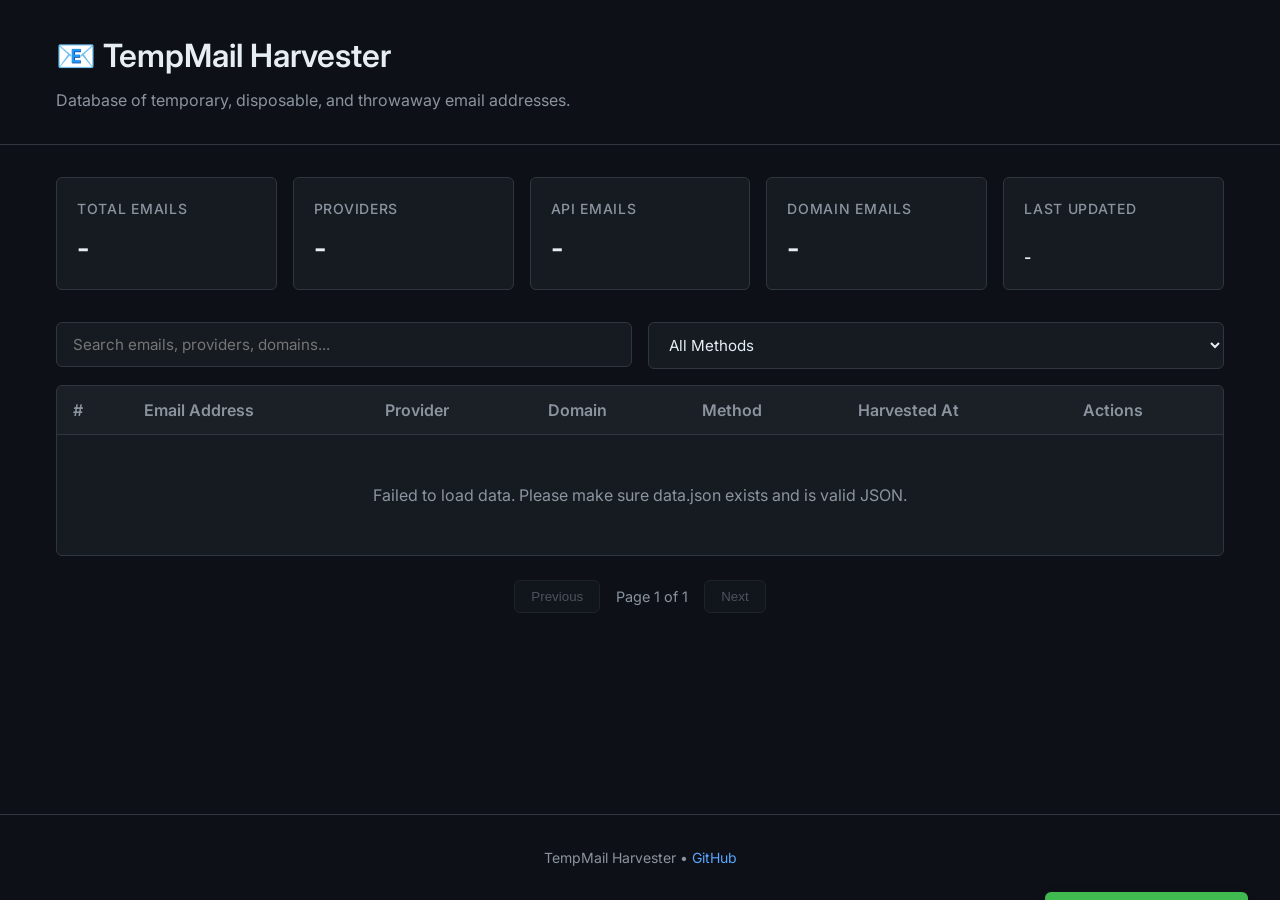
==== dashboard/index.html @ c318b17b "Initial commit - TempMail Harvester" ====
<!DOCTYPE html>
<html lang="en">
<head>
    <meta charset="UTF-8">
    <meta name="viewport" content="width=device-width, initial-scale=1.0">
    <title>TempMail Harvester</title>
    <link rel="icon" href="data:image/svg+xml,<svg xmlns=%22http://www.w3.org/2000/svg%22 viewBox=%220 0 100 100%22><text y=%22.9em%22 font-size=%2290%22>📧</text></svg>">
    <link rel="preconnect" href="https://fonts.googleapis.com">
    <link rel="preconnect" href="https://fonts.gstatic.com" crossorigin>
    <link href="https://fonts.googleapis.com/css2?family=Inter:wght@400;500;600;700&display=swap" rel="stylesheet">
    <link rel="stylesheet" href="style.css">
</head>
<body>
    <header class="header">
        <div class="container">
            <h1>📧 TempMail Harvester</h1>
            <p>Database of temporary, disposable, and throwaway email addresses.</p>
        </div>
    </header>

    <main class="container">
        <section class="stats-grid" id="stats-container">
            <div class="stat-card">
                <h3>Total Emails</h3>
                <p class="stat-value" id="stat-total">-</p>
            </div>
            <div class="stat-card">
                <h3>Providers</h3>
                <p class="stat-value" id="stat-providers">-</p>
            </div>
            <div class="stat-card">
                <h3>API Emails</h3>
                <p class="stat-value" id="stat-api">-</p>
            </div>
            <div class="stat-card">
                <h3>Domain Emails</h3>
                <p class="stat-value" id="stat-domain">-</p>
            </div>
            <div class="stat-card">
                <h3>Last Updated</h3>
                <p class="stat-value text-small" id="stat-updated">-</p>
            </div>
        </section>

        <section class="controls">
            <div class="search-box">
                <input type="text" id="search-input" placeholder="Search emails, providers, domains...">
            </div>
            <div class="filter-box">
                <select id="method-filter">
                    <option value="all">All Methods</option>
                    <option value="api">API</option>
                    <option value="domain">Domain</option>
                </select>
            </div>
        </section>

        <section class="table-container">
            <table id="emails-table">
                <thead>
                    <tr>
                        <th data-sort="index">#</th>
                        <th data-sort="email">Email Address</th>
                        <th data-sort="provider">Provider</th>
                        <th data-sort="domain">Domain</th>
                        <th data-sort="method">Method</th>
                        <th data-sort="harvested_at">Harvested At</th>
                        <th>Actions</th>
                    </tr>
                </thead>
                <tbody id="table-body">
                    <!-- Data injected via JS -->
                </tbody>
            </table>
            <div id="loading" class="loading">Loading data...</div>
            <div id="no-results" class="no-results hidden">No emails found matching your criteria.</div>
        </section>

        <section class="pagination">
            <button id="btn-prev" disabled>Previous</button>
            <div id="page-info">Page <span id="current-page">1</span> of <span id="total-pages">1</span></div>
            <button id="btn-next" disabled>Next</button>
        </section>
    </main>

    <footer class="footer">
        <div class="container">
            <p>TempMail Harvester &bull; <a href="https://github.com" target="_blank" rel="noopener">GitHub</a></p>
        </div>
    </footer>

    <div id="toast" class="toast">Copied to clipboard!</div>

    <script src="script.js"></script>
</body>
</html>
---- dashboard/style.css ----
:root {
    --bg-main: #0d1117;
    --bg-card: #161b22;
    --border: #30363d;
    --text-primary: #e6edf3;
    --text-secondary: #8b949e;
    --accent-blue: #58a6ff;
    --accent-blue-hover: #388bfd;
    --accent-green: #3fb950;
    --accent-green-bg: rgba(63, 185, 80, 0.1);
    --accent-purple: #bc8cff;
    --accent-orange: #f0883e;
    --font-main: 'Inter', system-ui, -apple-system, sans-serif;
}

* {
    margin: 0;
    padding: 0;
    box-sizing: border-box;
}

body {
    background-color: var(--bg-main);
    color: var(--text-primary);
    font-family: var(--font-main);
    line-height: 1.5;
    min-height: 100vh;
    display: flex;
    flex-direction: column;
}

.container {
    max-width: 1200px;
    margin: 0 auto;
    padding: 0 1rem;
    width: 100%;
}

.header {
    border-bottom: 1px solid var(--border);
    padding: 2rem 0;
    margin-bottom: 2rem;
}

.header h1 {
    font-size: 2rem;
    font-weight: 600;
    margin-bottom: 0.5rem;
}

.header p {
    color: var(--text-secondary);
}

main {
    flex: 1;
}

/* Stats */
.stats-grid {
    display: grid;
    grid-template-columns: repeat(auto-fit, minmax(200px, 1fr));
    gap: 1rem;
    margin-bottom: 2rem;
}

.stat-card {
    background-color: var(--bg-card);
    border: 1px solid var(--border);
    border-radius: 6px;
    padding: 1.25rem;
    display: flex;
    flex-direction: column;
}

.stat-card h3 {
    font-size: 0.875rem;
    color: var(--text-secondary);
    font-weight: 500;
    margin-bottom: 0.5rem;
    text-transform: uppercase;
    letter-spacing: 0.05em;
}

.stat-value {
    font-size: 1.75rem;
    font-weight: 600;
}

.stat-value.text-small {
    font-size: 1rem;
    margin-top: auto;
    word-break: break-all;
}

/* Controls */
.controls {
    display: flex;
    gap: 1rem;
    margin-bottom: 1rem;
    flex-wrap: wrap;
}

.search-box, .filter-box {
    flex: 1;
    min-width: 250px;
}

input, select {
    width: 100%;
    background-color: var(--bg-card);
    border: 1px solid var(--border);
    color: var(--text-primary);
    padding: 0.75rem 1rem;
    border-radius: 6px;
    font-family: var(--font-main);
    font-size: 0.95rem;
    outline: none;
    transition: border-color 0.2s;
}

input:focus, select:focus {
    border-color: var(--accent-blue);
}

/* Table */
.table-container {
    background-color: var(--bg-card);
    border: 1px solid var(--border);
    border-radius: 6px;
    overflow-x: auto;
    margin-bottom: 1.5rem;
}

table {
    width: 100%;
    border-collapse: collapse;
    text-align: left;
}

th, td {
    padding: 0.75rem 1rem;
    border-bottom: 1px solid var(--border);
    white-space: nowrap;
}

th {
    background-color: rgba(255,255,255,0.02);
    font-weight: 600;
    color: var(--text-secondary);
    cursor: pointer;
    user-select: none;
}

th:hover {
    color: var(--text-primary);
}

th:last-child {
    cursor: default;
}

tr:last-child td {
    border-bottom: none;
}

tbody tr {
    transition: background-color 0.15s;
}

tbody tr:hover {
    background-color: rgba(255,255,255,0.04);
}

/* Badges */
.badge {
    display: inline-block;
    padding: 0.15rem 0.5rem;
    border-radius: 2rem;
    font-size: 0.75rem;
    font-weight: 600;
    text-transform: uppercase;
}

.badge-api {
    color: var(--accent-blue);
    background-color: rgba(88, 166, 255, 0.1);
    border: 1px solid rgba(88, 166, 255, 0.2);
}

.badge-domain {
    color: var(--accent-green);
    background-color: var(--accent-green-bg);
    border: 1px solid rgba(63, 185, 80, 0.2);
}

/* Buttons */
.btn-copy {
    background: transparent;
    border: 1px solid var(--border);
    color: var(--text-secondary);
    padding: 0.25rem 0.5rem;
    border-radius: 4px;
    cursor: pointer;
    font-size: 0.85rem;
    transition: all 0.2s;
}

.btn-copy:hover {
    color: var(--text-primary);
    border-color: var(--text-secondary);
    background-color: rgba(255,255,255,0.05);
}

/* Pagination */
.pagination {
    display: flex;
    justify-content: center;
    align-items: center;
    gap: 1rem;
    margin-bottom: 2rem;
}

.pagination button {
    background-color: var(--bg-card);
    border: 1px solid var(--border);
    color: var(--accent-blue);
    padding: 0.5rem 1rem;
    border-radius: 6px;
    cursor: pointer;
    font-weight: 500;
    transition: background-color 0.2s;
}

.pagination button:hover:not(:disabled) {
    background-color: var(--accent-blue);
    color: #fff;
    border-color: var(--accent-blue);
}

.pagination button:disabled {
    color: var(--text-secondary);
    cursor: not-allowed;
    opacity: 0.5;
}

#page-info {
    color: var(--text-secondary);
    font-size: 0.9rem;
}

/* Utils */
.loading {
    text-align: center;
    padding: 3rem;
    color: var(--text-secondary);
}

.no-results {
    text-align: center;
    padding: 3rem;
    color: var(--text-secondary);
}

.hidden {
    display: none !important;
}

.footer {
    border-top: 1px solid var(--border);
    padding: 2rem 0;
    text-align: center;
    color: var(--text-secondary);
    font-size: 0.875rem;
}

.footer a {
    color: var(--accent-blue);
    text-decoration: none;
}

.footer a:hover {
    text-decoration: underline;
}

/* Toast */
.toast {
    position: fixed;
    bottom: 2rem;
    right: 2rem;
    background-color: var(--accent-green);
    color: #fff;
    padding: 0.75rem 1.5rem;
    border-radius: 6px;
    box-shadow: 0 4px 12px rgba(0,0,0,0.15);
    transform: translateY(150%);
    transition: transform 0.3s cubic-bezier(0.175, 0.885, 0.32, 1.275);
    z-index: 1000;
    font-weight: 500;
}

.toast.show {
    transform: translateY(0);
}

@media (max-width: 768px) {
    .stats-grid {
        grid-template-columns: 1fr 1fr;
    }
}
@media (max-width: 480px) {
    .stats-grid {
        grid-template-columns: 1fr;
    }
}
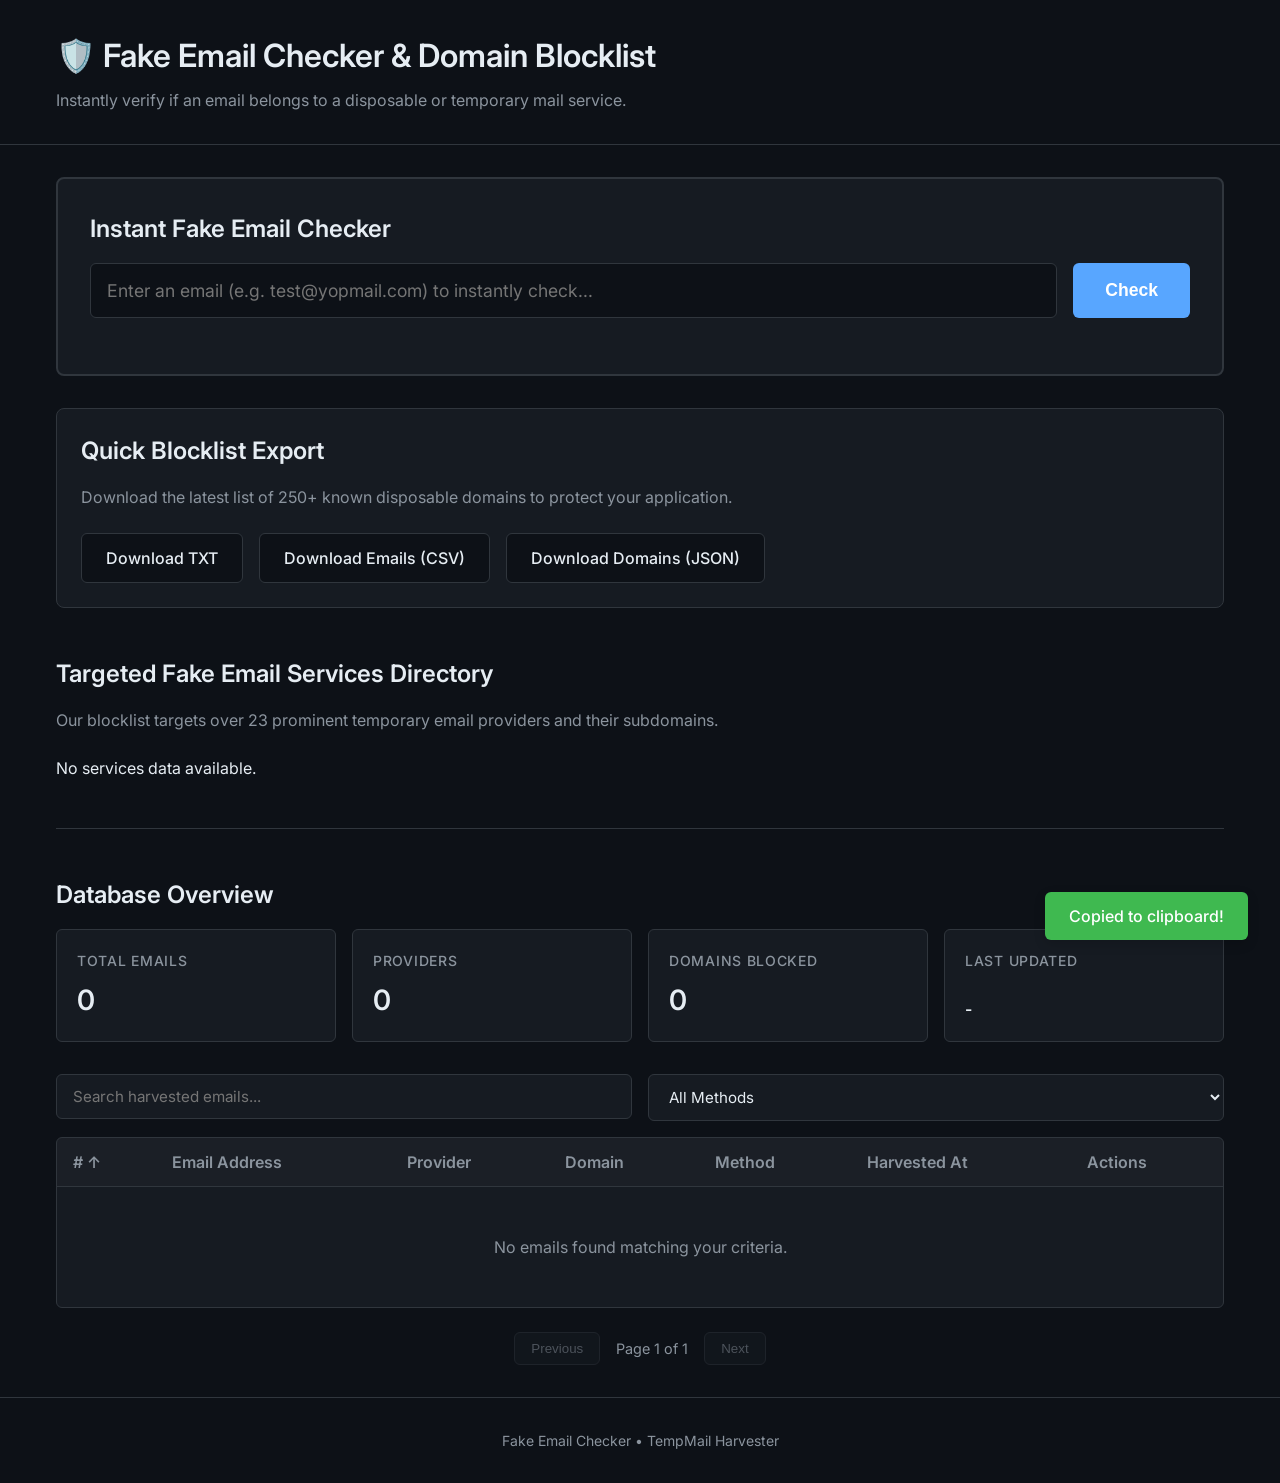
==== commit dffeb060: "Add 23+ fake email services and instant detection tool" ====
--- a/dashboard/index.html
+++ b/dashboard/index.html
@@ -3,8 +3,8 @@
 <head>
     <meta charset="UTF-8">
     <meta name="viewport" content="width=device-width, initial-scale=1.0">
-    <title>TempMail Harvester</title>
-    <link rel="icon" href="data:image/svg+xml,<svg xmlns=%22http://www.w3.org/2000/svg%22 viewBox=%220 0 100 100%22><text y=%22.9em%22 font-size=%2290%22>📧</text></svg>">
+    <title>TempMail Harvester & Fake Email Checker</title>
+    <link rel="icon" href="data:image/svg+xml,<svg xmlns=%22http://www.w3.org/2000/svg%22 viewBox=%220 0 100 100%22><text y=%22.9em%22 font-size=%2290%22>🛡️</text></svg>">
     <link rel="preconnect" href="https://fonts.googleapis.com">
     <link rel="preconnect" href="https://fonts.gstatic.com" crossorigin>
     <link href="https://fonts.googleapis.com/css2?family=Inter:wght@400;500;600;700&display=swap" rel="stylesheet">
@@ -13,38 +13,80 @@
 <body>
     <header class="header">
         <div class="container">
-            <h1>📧 TempMail Harvester</h1>
-            <p>Database of temporary, disposable, and throwaway email addresses.</p>
+            <h1>🛡️ Fake Email Checker & Domain Blocklist</h1>
+            <p>Instantly verify if an email belongs to a disposable or temporary mail service.</p>
         </div>
     </header>
 
     <main class="container">
-        <section class="stats-grid" id="stats-container">
-            <div class="stat-card">
-                <h3>Total Emails</h3>
-                <p class="stat-value" id="stat-total">-</p>
+        <!-- Instant Fake Email Checker -->
+        <section class="checker-section">
+            <div class="checker-card" id="checker-card">
+                <h2>Instant Fake Email Checker</h2>
+                <div class="input-group">
+                    <input type="text" id="email-check-input" placeholder="Enter an email (e.g. test@yopmail.com) to instantly check..." autocomplete="off">
+                    <button id="btn-check" class="btn-primary">Check</button>
+                </div>
+                <div id="check-result" class="check-result hidden">
+                    <div class="result-icon" id="result-icon"></div>
+                    <div class="result-details">
+                        <h3 id="result-title"></h3>
+                        <p id="result-message"></p>
+                    </div>
+                </div>
             </div>
-            <div class="stat-card">
-                <h3>Providers</h3>
-                <p class="stat-value" id="stat-providers">-</p>
+        </section>
+
+        <!-- Quick Blocklist Export -->
+        <section class="export-section">
+            <div class="export-card">
+                <h2>Quick Blocklist Export</h2>
+                <p>Download the latest list of 250+ known disposable domains to protect your application.</p>
+                <div class="export-buttons">
+                    <a id="download-txt" class="btn-export" href="#" download="disposable_domains.txt">Download TXT</a>
+                    <a id="download-csv" class="btn-export" href="#" download="emails.csv">Download Emails (CSV)</a>
+                    <a id="download-json" class="btn-export" href="#" download="domains.json">Download Domains (JSON)</a>
+                </div>
             </div>
-            <div class="stat-card">
-                <h3>API Emails</h3>
-                <p class="stat-value" id="stat-api">-</p>
+        </section>
+
+        <!-- Targeted Fake Email Services Directory -->
+        <section class="services-section">
+            <h2>Targeted Fake Email Services Directory</h2>
+            <p>Our blocklist targets over 23 prominent temporary email providers and their subdomains.</p>
+            <div class="services-grid" id="services-grid">
+                <!-- Injected via JS -->
             </div>
-            <div class="stat-card">
-                <h3>Domain Emails</h3>
-                <p class="stat-value" id="stat-domain">-</p>
-            </div>
-            <div class="stat-card">
-                <h3>Last Updated</h3>
-                <p class="stat-value text-small" id="stat-updated">-</p>
+        </section>
+
+        <hr class="divider">
+
+        <!-- Harvested Emails Table (Existing) -->
+        <section class="stats-section">
+            <h2>Database Overview</h2>
+            <div class="stats-grid" id="stats-container">
+                <div class="stat-card">
+                    <h3>Total Emails</h3>
+                    <p class="stat-value" id="stat-total">-</p>
+                </div>
+                <div class="stat-card">
+                    <h3>Providers</h3>
+                    <p class="stat-value" id="stat-providers">-</p>
+                </div>
+                <div class="stat-card">
+                    <h3>Domains Blocked</h3>
+                    <p class="stat-value" id="stat-domains-count">-</p>
+                </div>
+                <div class="stat-card">
+                    <h3>Last Updated</h3>
+                    <p class="stat-value text-small" id="stat-updated">-</p>
+                </div>
             </div>
         </section>
 
         <section class="controls">
             <div class="search-box">
-                <input type="text" id="search-input" placeholder="Search emails, providers, domains...">
+                <input type="text" id="search-input" placeholder="Search harvested emails...">
             </div>
             <div class="filter-box">
                 <select id="method-filter">
@@ -85,7 +127,7 @@
 
     <footer class="footer">
         <div class="container">
-            <p>TempMail Harvester &bull; <a href="https://github.com" target="_blank" rel="noopener">GitHub</a></p>
+            <p>Fake Email Checker &bull; TempMail Harvester</p>
         </div>
     </footer>
 
--- a/dashboard/style.css
+++ b/dashboard/style.css
@@ -8,6 +8,8 @@
     --accent-blue-hover: #388bfd;
     --accent-green: #3fb950;
     --accent-green-bg: rgba(63, 185, 80, 0.1);
+    --accent-red: #f85149;
+    --accent-red-bg: rgba(248, 81, 73, 0.1);
     --accent-purple: #bc8cff;
     --accent-orange: #f0883e;
     --font-main: 'Inter', system-ui, -apple-system, sans-serif;
@@ -56,12 +58,240 @@
     flex: 1;
 }
 
+h2 {
+    margin-bottom: 1rem;
+    font-size: 1.5rem;
+    font-weight: 600;
+}
+
+/* Checker Section */
+.checker-section {
+    margin-bottom: 2rem;
+}
+
+.checker-card {
+    background-color: var(--bg-card);
+    border: 2px solid var(--border);
+    border-radius: 8px;
+    padding: 2rem;
+    transition: all 0.3s ease;
+}
+
+.checker-card.status-fake {
+    border-color: var(--accent-red);
+    box-shadow: 0 0 15px rgba(248, 81, 73, 0.2);
+}
+
+.checker-card.status-safe {
+    border-color: var(--accent-green);
+    box-shadow: 0 0 15px rgba(63, 185, 80, 0.2);
+}
+
+.input-group {
+    display: flex;
+    gap: 1rem;
+    margin-bottom: 1.5rem;
+}
+
+.input-group input {
+    flex: 1;
+    padding: 1rem;
+    font-size: 1.1rem;
+    border-radius: 6px;
+    border: 1px solid var(--border);
+    background-color: var(--bg-main);
+    color: var(--text-primary);
+}
+
+.input-group input:focus {
+    border-color: var(--accent-blue);
+    outline: none;
+}
+
+.btn-primary {
+    padding: 1rem 2rem;
+    font-size: 1.1rem;
+    background-color: var(--accent-blue);
+    color: white;
+    border: none;
+    border-radius: 6px;
+    cursor: pointer;
+    font-weight: 600;
+    transition: background-color 0.2s;
+}
+
+.btn-primary:hover {
+    background-color: var(--accent-blue-hover);
+}
+
+.check-result {
+    display: flex;
+    align-items: center;
+    gap: 1.5rem;
+    padding: 1.5rem;
+    border-radius: 6px;
+    animation: fadeIn 0.3s ease;
+}
+
+@keyframes fadeIn {
+    from { opacity: 0; transform: translateY(-10px); }
+    to { opacity: 1; transform: translateY(0); }
+}
+
+.result-fake {
+    background-color: var(--accent-red-bg);
+    border: 1px solid var(--accent-red);
+}
+
+.result-safe {
+    background-color: var(--accent-green-bg);
+    border: 1px solid var(--accent-green);
+}
+
+.result-icon {
+    font-size: 2.5rem;
+}
+
+.result-details h3 {
+    margin-bottom: 0.25rem;
+}
+
+.result-details p {
+    color: var(--text-secondary);
+}
+
+/* Export Section */
+.export-section {
+    margin-bottom: 3rem;
+}
+
+.export-card {
+    background-color: var(--bg-card);
+    border: 1px solid var(--border);
+    border-radius: 8px;
+    padding: 1.5rem;
+}
+
+.export-card p {
+    margin-bottom: 1.5rem;
+    color: var(--text-secondary);
+}
+
+.export-buttons {
+    display: flex;
+    gap: 1rem;
+    flex-wrap: wrap;
+}
+
+.btn-export {
+    display: inline-block;
+    padding: 0.75rem 1.5rem;
+    background-color: var(--bg-main);
+    color: var(--text-primary);
+    border: 1px solid var(--border);
+    border-radius: 6px;
+    text-decoration: none;
+    font-weight: 500;
+    transition: all 0.2s;
+}
+
+.btn-export:hover {
+    border-color: var(--accent-blue);
+    color: var(--accent-blue);
+}
+
+/* Services Grid */
+.services-section {
+    margin-bottom: 3rem;
+}
+
+.services-section > p {
+    margin-bottom: 1.5rem;
+    color: var(--text-secondary);
+}
+
+.services-grid {
+    display: grid;
+    grid-template-columns: repeat(auto-fill, minmax(280px, 1fr));
+    gap: 1rem;
+}
+
+.service-card {
+    background-color: var(--bg-card);
+    border: 1px solid var(--border);
+    border-radius: 6px;
+    padding: 1.25rem;
+    transition: transform 0.2s;
+}
+
+.service-card:hover {
+    transform: translateY(-2px);
+    border-color: var(--text-secondary);
+}
+
+.service-header {
+    display: flex;
+    justify-content: space-between;
+    align-items: flex-start;
+    margin-bottom: 0.5rem;
+}
+
+.service-header h3 {
+    font-size: 1.1rem;
+}
+
+.service-badge {
+    font-size: 0.7rem;
+    padding: 0.15rem 0.5rem;
+    border-radius: 1rem;
+    background: var(--border);
+    color: var(--text-secondary);
+}
+
+.service-link {
+    color: var(--accent-blue);
+    text-decoration: none;
+    font-size: 0.85rem;
+    margin-bottom: 0.5rem;
+    display: block;
+}
+
+.service-desc {
+    color: var(--text-secondary);
+    font-size: 0.9rem;
+    margin-bottom: 1rem;
+}
+
+.service-footer {
+    display: flex;
+    gap: 0.5rem;
+    flex-wrap: wrap;
+}
+
+.domain-chip {
+    background-color: rgba(255,255,255,0.05);
+    border: 1px solid var(--border);
+    border-radius: 4px;
+    padding: 0.1rem 0.4rem;
+    font-size: 0.75rem;
+    color: var(--text-secondary);
+}
+
+.divider {
+    border: none;
+    border-top: 1px solid var(--border);
+    margin: 3rem 0;
+}
+
 /* Stats */
+.stats-section {
+    margin-bottom: 2rem;
+}
+
 .stats-grid {
     display: grid;
     grid-template-columns: repeat(auto-fit, minmax(200px, 1fr));
     gap: 1rem;
-    margin-bottom: 2rem;
 }
 
 .stat-card {
@@ -307,6 +537,9 @@
     .stats-grid {
         grid-template-columns: 1fr 1fr;
     }
+    .input-group {
+        flex-direction: column;
+    }
 }
 @media (max-width: 480px) {
     .stats-grid {
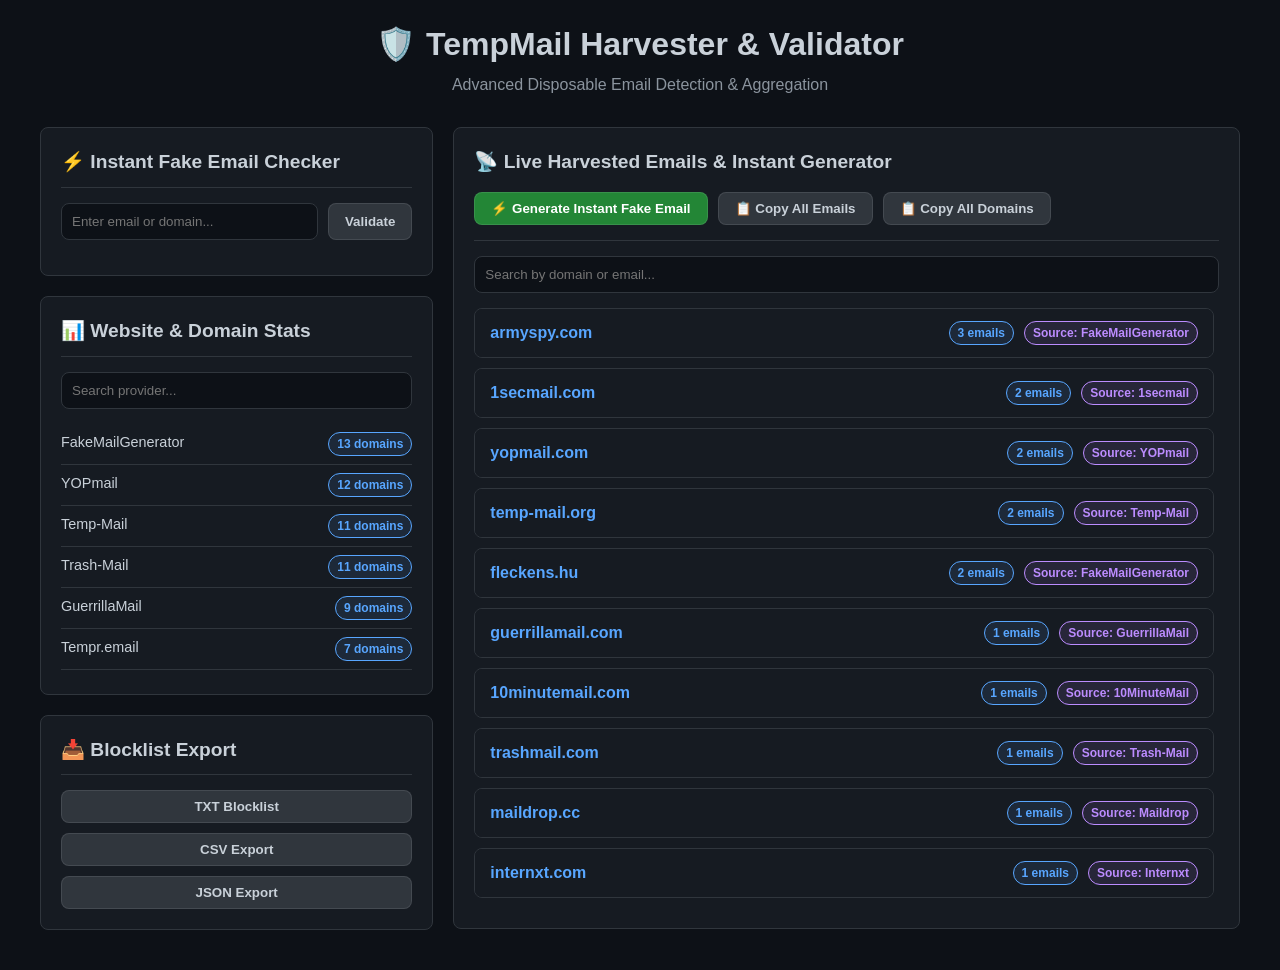
==== commit 0714e8c6: "Add 2-column live preview, instant generator, and domain grouping" ====
--- a/dashboard/index.html
+++ b/dashboard/index.html
@@ -3,136 +3,61 @@
 <head>
     <meta charset="UTF-8">
     <meta name="viewport" content="width=device-width, initial-scale=1.0">
-    <title>TempMail Harvester & Fake Email Checker</title>
-    <link rel="icon" href="data:image/svg+xml,<svg xmlns=%22http://www.w3.org/2000/svg%22 viewBox=%220 0 100 100%22><text y=%22.9em%22 font-size=%2290%22>🛡️</text></svg>">
-    <link rel="preconnect" href="https://fonts.googleapis.com">
-    <link rel="preconnect" href="https://fonts.gstatic.com" crossorigin>
-    <link href="https://fonts.googleapis.com/css2?family=Inter:wght@400;500;600;700&display=swap" rel="stylesheet">
+    <title>TempMail Harvester Dashboard</title>
     <link rel="stylesheet" href="style.css">
 </head>
 <body>
-    <header class="header">
-        <div class="container">
-            <h1>🛡️ Fake Email Checker & Domain Blocklist</h1>
-            <p>Instantly verify if an email belongs to a disposable or temporary mail service.</p>
+    <header>
+        <h1><span class="icon">🛡️</span> TempMail Harvester & Validator</h1>
+        <p>Advanced Disposable Email Detection & Aggregation</p>
+    </header>
+    <div class="container">
+        <div class="col left-col">
+            <!-- Checker -->
+            <section class="card">
+                <h2>⚡ Instant Fake Email Checker</h2>
+                <div class="input-group">
+                    <input type="text" id="checker-input" placeholder="Enter email or domain...">
+                    <button id="btn-check">Validate</button>
+                </div>
+                <div id="checker-result" class="result-box hidden"></div>
+            </section>
+
+            <!-- Stats -->
+            <section class="card">
+                <h2>📊 Website & Domain Stats</h2>
+                <input type="text" id="search-provider" class="search-input" placeholder="Search provider...">
+                <div id="stats-list" class="stats-list"></div>
+            </section>
+
+            <!-- Export -->
+            <section class="card">
+                <h2>📥 Blocklist Export</h2>
+                <div class="btn-group">
+                    <button id="btn-export-txt">TXT Blocklist</button>
+                    <button id="btn-export-csv">CSV Export</button>
+                    <button id="btn-export-json">JSON Export</button>
+                </div>
+            </section>
         </div>
-    </header>
-
-    <main class="container">
-        <!-- Instant Fake Email Checker -->
-        <section class="checker-section">
-            <div class="checker-card" id="checker-card">
-                <h2>Instant Fake Email Checker</h2>
-                <div class="input-group">
-                    <input type="text" id="email-check-input" placeholder="Enter an email (e.g. test@yopmail.com) to instantly check..." autocomplete="off">
-                    <button id="btn-check" class="btn-primary">Check</button>
-                </div>
-                <div id="check-result" class="check-result hidden">
-                    <div class="result-icon" id="result-icon"></div>
-                    <div class="result-details">
-                        <h3 id="result-title"></h3>
-                        <p id="result-message"></p>
+        <div class="col right-col">
+            <section class="card">
+                <div class="right-header">
+                    <h2>📡 Live Harvested Emails & Instant Generator</h2>
+                    <div class="action-bar">
+                        <button id="btn-generate" class="btn-primary">⚡ Generate Instant Fake Email</button>
+                        <button id="btn-copy-emails">📋 Copy All Emails</button>
+                        <button id="btn-copy-domains">📋 Copy All Domains</button>
                     </div>
                 </div>
-            </div>
-        </section>
-
-        <!-- Quick Blocklist Export -->
-        <section class="export-section">
-            <div class="export-card">
-                <h2>Quick Blocklist Export</h2>
-                <p>Download the latest list of 250+ known disposable domains to protect your application.</p>
-                <div class="export-buttons">
-                    <a id="download-txt" class="btn-export" href="#" download="disposable_domains.txt">Download TXT</a>
-                    <a id="download-csv" class="btn-export" href="#" download="emails.csv">Download Emails (CSV)</a>
-                    <a id="download-json" class="btn-export" href="#" download="domains.json">Download Domains (JSON)</a>
+                <input type="text" id="search-emails" class="search-input" placeholder="Search by domain or email...">
+                <div id="accordion-container" class="accordion-container">
+                    <!-- Accordion Items Go Here -->
                 </div>
-            </div>
-        </section>
-
-        <!-- Targeted Fake Email Services Directory -->
-        <section class="services-section">
-            <h2>Targeted Fake Email Services Directory</h2>
-            <p>Our blocklist targets over 23 prominent temporary email providers and their subdomains.</p>
-            <div class="services-grid" id="services-grid">
-                <!-- Injected via JS -->
-            </div>
-        </section>
-
-        <hr class="divider">
-
-        <!-- Harvested Emails Table (Existing) -->
-        <section class="stats-section">
-            <h2>Database Overview</h2>
-            <div class="stats-grid" id="stats-container">
-                <div class="stat-card">
-                    <h3>Total Emails</h3>
-                    <p class="stat-value" id="stat-total">-</p>
-                </div>
-                <div class="stat-card">
-                    <h3>Providers</h3>
-                    <p class="stat-value" id="stat-providers">-</p>
-                </div>
-                <div class="stat-card">
-                    <h3>Domains Blocked</h3>
-                    <p class="stat-value" id="stat-domains-count">-</p>
-                </div>
-                <div class="stat-card">
-                    <h3>Last Updated</h3>
-                    <p class="stat-value text-small" id="stat-updated">-</p>
-                </div>
-            </div>
-        </section>
-
-        <section class="controls">
-            <div class="search-box">
-                <input type="text" id="search-input" placeholder="Search harvested emails...">
-            </div>
-            <div class="filter-box">
-                <select id="method-filter">
-                    <option value="all">All Methods</option>
-                    <option value="api">API</option>
-                    <option value="domain">Domain</option>
-                </select>
-            </div>
-        </section>
-
-        <section class="table-container">
-            <table id="emails-table">
-                <thead>
-                    <tr>
-                        <th data-sort="index">#</th>
-                        <th data-sort="email">Email Address</th>
-                        <th data-sort="provider">Provider</th>
-                        <th data-sort="domain">Domain</th>
-                        <th data-sort="method">Method</th>
-                        <th data-sort="harvested_at">Harvested At</th>
-                        <th>Actions</th>
-                    </tr>
-                </thead>
-                <tbody id="table-body">
-                    <!-- Data injected via JS -->
-                </tbody>
-            </table>
-            <div id="loading" class="loading">Loading data...</div>
-            <div id="no-results" class="no-results hidden">No emails found matching your criteria.</div>
-        </section>
-
-        <section class="pagination">
-            <button id="btn-prev" disabled>Previous</button>
-            <div id="page-info">Page <span id="current-page">1</span> of <span id="total-pages">1</span></div>
-            <button id="btn-next" disabled>Next</button>
-        </section>
-    </main>
-
-    <footer class="footer">
-        <div class="container">
-            <p>Fake Email Checker &bull; TempMail Harvester</p>
+            </section>
         </div>
-    </footer>
-
-    <div id="toast" class="toast">Copied to clipboard!</div>
-
+    </div>
+    <div id="toast" class="toast"></div>
     <script src="script.js"></script>
 </body>
 </html>
--- a/dashboard/style.css
+++ b/dashboard/style.css
@@ -1,548 +1,144 @@
 :root {
-    --bg-main: #0d1117;
-    --bg-card: #161b22;
+    --bg-color: #0d1117;
+    --card-bg: #161b22;
     --border: #30363d;
-    --text-primary: #e6edf3;
-    --text-secondary: #8b949e;
-    --accent-blue: #58a6ff;
-    --accent-blue-hover: #388bfd;
-    --accent-green: #3fb950;
-    --accent-green-bg: rgba(63, 185, 80, 0.1);
-    --accent-red: #f85149;
-    --accent-red-bg: rgba(248, 81, 73, 0.1);
-    --accent-purple: #bc8cff;
-    --accent-orange: #f0883e;
-    --font-main: 'Inter', system-ui, -apple-system, sans-serif;
+    --text: #c9d1d9;
+    --text-muted: #8b949e;
+    --primary: #58a6ff;
+    --primary-hover: #1f6feb;
+    --success: #3fb950;
+    --danger: #f85149;
+    --accent: #bc8cff;
+    --radius: 8px;
 }
-
-* {
-    margin: 0;
-    padding: 0;
-    box-sizing: border-box;
+* { box-sizing: border-box; margin: 0; padding: 0; }
+body {
+    font-family: -apple-system, BlinkMacSystemFont, "Segoe UI", Helvetica, Arial, sans-serif;
+    background-color: var(--bg-color);
+    color: var(--text);
+    line-height: 1.5;
+    padding: 20px;
 }
-
-body {
-    background-color: var(--bg-main);
-    color: var(--text-primary);
-    font-family: var(--font-main);
-    line-height: 1.5;
-    min-height: 100vh;
-    display: flex;
-    flex-direction: column;
-}
-
+header { text-align: center; margin-bottom: 30px; }
+header h1 { font-size: 2rem; margin-bottom: 5px; display: flex; align-items: center; justify-content: center; gap: 10px; }
+header p { color: var(--text-muted); }
 .container {
+    display: grid;
+    grid-template-columns: 1fr;
+    gap: 20px;
     max-width: 1200px;
     margin: 0 auto;
-    padding: 0 1rem;
-    width: 100%;
 }
-
-.header {
-    border-bottom: 1px solid var(--border);
-    padding: 2rem 0;
-    margin-bottom: 2rem;
+@media (min-width: 768px) {
+    .container { grid-template-columns: 1fr 2fr; }
 }
-
-.header h1 {
-    font-size: 2rem;
-    font-weight: 600;
-    margin-bottom: 0.5rem;
+.card {
+    background-color: var(--card-bg);
+    border: 1px solid var(--border);
+    border-radius: var(--radius);
+    padding: 20px;
+    margin-bottom: 20px;
 }
-
-.header p {
-    color: var(--text-secondary);
-}
-
-main {
+.card h2 { font-size: 1.2rem; margin-bottom: 15px; padding-bottom: 10px; border-bottom: 1px solid var(--border); }
+.input-group { display: flex; gap: 10px; margin-bottom: 15px; }
+input[type="text"] {
     flex: 1;
-}
-
-h2 {
-    margin-bottom: 1rem;
-    font-size: 1.5rem;
-    font-weight: 600;
-}
-
-/* Checker Section */
-.checker-section {
-    margin-bottom: 2rem;
-}
-
-.checker-card {
-    background-color: var(--bg-card);
-    border: 2px solid var(--border);
-    border-radius: 8px;
-    padding: 2rem;
-    transition: all 0.3s ease;
-}
-
-.checker-card.status-fake {
-    border-color: var(--accent-red);
-    box-shadow: 0 0 15px rgba(248, 81, 73, 0.2);
-}
-
-.checker-card.status-safe {
-    border-color: var(--accent-green);
-    box-shadow: 0 0 15px rgba(63, 185, 80, 0.2);
-}
-
-.input-group {
-    display: flex;
-    gap: 1rem;
-    margin-bottom: 1.5rem;
-}
-
-.input-group input {
-    flex: 1;
-    padding: 1rem;
-    font-size: 1.1rem;
-    border-radius: 6px;
+    background-color: var(--bg-color);
     border: 1px solid var(--border);
-    background-color: var(--bg-main);
-    color: var(--text-primary);
-}
-
-.input-group input:focus {
-    border-color: var(--accent-blue);
+    color: var(--text);
+    padding: 10px;
+    border-radius: var(--radius);
     outline: none;
 }
-
-.btn-primary {
-    padding: 1rem 2rem;
-    font-size: 1.1rem;
-    background-color: var(--accent-blue);
-    color: white;
-    border: none;
-    border-radius: 6px;
+input[type="text"]:focus { border-color: var(--primary); }
+.search-input { width: 100%; margin-bottom: 15px; }
+button {
+    background-color: var(--border);
+    color: var(--text);
+    border: 1px solid rgba(240,246,252,0.1);
+    padding: 8px 16px;
+    border-radius: var(--radius);
     cursor: pointer;
     font-weight: 600;
+    transition: 0.2s;
+}
+button:hover { background-color: #8b949e; color: #fff; }
+button.btn-primary, #btn-generate {
+    background-color: #238636;
+    color: #ffffff;
+    border-color: rgba(240,246,252,0.1);
+}
+button.btn-primary:hover, #btn-generate:hover { background-color: #2ea043; }
+.btn-group { display: flex; flex-direction: column; gap: 10px; }
+.result-box { padding: 15px; border-radius: var(--radius); margin-top: 15px; font-size: 0.95rem; }
+.result-box.hidden { display: none; }
+.result-box.danger { background-color: rgba(248,81,73,0.1); border: 1px solid var(--danger); color: #ff7b72; }
+.result-box.success { background-color: rgba(63,185,80,0.1); border: 1px solid var(--success); color: #56d364; }
+
+/* Right column */
+.right-header { display: flex; justify-content: space-between; align-items: center; flex-wrap: wrap; gap: 15px; border-bottom: 1px solid var(--border); padding-bottom: 15px; margin-bottom: 15px; }
+.right-header h2 { border: none; margin: 0; padding: 0; }
+.action-bar { display: flex; gap: 10px; flex-wrap: wrap; }
+
+/* Accordion */
+.accordion-container { max-height: 600px; overflow-y: auto; padding-right: 5px; }
+.domain-card {
+    background-color: var(--bg-color);
+    border: 1px solid var(--border);
+    border-radius: var(--radius);
+    margin-bottom: 10px;
+    overflow: hidden;
+}
+.domain-card summary {
+    padding: 12px 15px;
+    cursor: pointer;
+    list-style: none;
+    display: flex;
+    justify-content: space-between;
+    align-items: center;
+    background-color: var(--card-bg);
+}
+.domain-card summary::-webkit-details-marker { display: none; }
+.domain-card summary:hover { background-color: #1f242c; }
+.summary-content { display: flex; justify-content: space-between; width: 100%; align-items: center; }
+.domain-name { font-weight: 600; color: var(--primary); }
+.badges { display: flex; gap: 10px; }
+.badge { padding: 2px 8px; border-radius: 12px; font-size: 0.75rem; font-weight: 600; }
+.badge.count { background-color: rgba(88,166,255,0.1); color: var(--primary); border: 1px solid var(--primary); }
+.badge.provider { background-color: rgba(188,140,255,0.1); color: var(--accent); border: 1px solid var(--accent); }
+
+.email-list { list-style: none; padding: 0; margin: 0; }
+.email-list li {
+    padding: 10px 15px;
+    border-top: 1px solid var(--border);
+    display: flex;
+    justify-content: space-between;
+    align-items: center;
     transition: background-color 0.2s;
 }
+.email-list li:hover { background-color: rgba(255,255,255,0.02); }
+.btn-copy-small { padding: 4px 10px; font-size: 0.8rem; }
 
-.btn-primary:hover {
-    background-color: var(--accent-blue-hover);
-}
+/* Stats List */
+.stats-list { max-height: 250px; overflow-y: auto; }
+.stat-item { display: flex; justify-content: space-between; padding: 8px 0; border-bottom: 1px solid var(--border); font-size: 0.9rem; }
+.stat-item:last-child { border-bottom: none; }
 
-.check-result {
-    display: flex;
-    align-items: center;
-    gap: 1.5rem;
-    padding: 1.5rem;
-    border-radius: 6px;
-    animation: fadeIn 0.3s ease;
-}
-
-@keyframes fadeIn {
-    from { opacity: 0; transform: translateY(-10px); }
-    to { opacity: 1; transform: translateY(0); }
-}
-
-.result-fake {
-    background-color: var(--accent-red-bg);
-    border: 1px solid var(--accent-red);
-}
-
-.result-safe {
-    background-color: var(--accent-green-bg);
-    border: 1px solid var(--accent-green);
-}
-
-.result-icon {
-    font-size: 2.5rem;
-}
-
-.result-details h3 {
-    margin-bottom: 0.25rem;
-}
-
-.result-details p {
-    color: var(--text-secondary);
-}
-
-/* Export Section */
-.export-section {
-    margin-bottom: 3rem;
-}
-
-.export-card {
-    background-color: var(--bg-card);
-    border: 1px solid var(--border);
-    border-radius: 8px;
-    padding: 1.5rem;
-}
-
-.export-card p {
-    margin-bottom: 1.5rem;
-    color: var(--text-secondary);
-}
-
-.export-buttons {
-    display: flex;
-    gap: 1rem;
-    flex-wrap: wrap;
-}
-
-.btn-export {
-    display: inline-block;
-    padding: 0.75rem 1.5rem;
-    background-color: var(--bg-main);
-    color: var(--text-primary);
-    border: 1px solid var(--border);
-    border-radius: 6px;
-    text-decoration: none;
-    font-weight: 500;
-    transition: all 0.2s;
-}
-
-.btn-export:hover {
-    border-color: var(--accent-blue);
-    color: var(--accent-blue);
-}
-
-/* Services Grid */
-.services-section {
-    margin-bottom: 3rem;
-}
-
-.services-section > p {
-    margin-bottom: 1.5rem;
-    color: var(--text-secondary);
-}
-
-.services-grid {
-    display: grid;
-    grid-template-columns: repeat(auto-fill, minmax(280px, 1fr));
-    gap: 1rem;
-}
-
-.service-card {
-    background-color: var(--bg-card);
-    border: 1px solid var(--border);
-    border-radius: 6px;
-    padding: 1.25rem;
-    transition: transform 0.2s;
-}
-
-.service-card:hover {
-    transform: translateY(-2px);
-    border-color: var(--text-secondary);
-}
-
-.service-header {
-    display: flex;
-    justify-content: space-between;
-    align-items: flex-start;
-    margin-bottom: 0.5rem;
-}
-
-.service-header h3 {
-    font-size: 1.1rem;
-}
-
-.service-badge {
-    font-size: 0.7rem;
-    padding: 0.15rem 0.5rem;
-    border-radius: 1rem;
-    background: var(--border);
-    color: var(--text-secondary);
-}
-
-.service-link {
-    color: var(--accent-blue);
-    text-decoration: none;
-    font-size: 0.85rem;
-    margin-bottom: 0.5rem;
-    display: block;
-}
-
-.service-desc {
-    color: var(--text-secondary);
-    font-size: 0.9rem;
-    margin-bottom: 1rem;
-}
-
-.service-footer {
-    display: flex;
-    gap: 0.5rem;
-    flex-wrap: wrap;
-}
-
-.domain-chip {
-    background-color: rgba(255,255,255,0.05);
-    border: 1px solid var(--border);
-    border-radius: 4px;
-    padding: 0.1rem 0.4rem;
-    font-size: 0.75rem;
-    color: var(--text-secondary);
-}
-
-.divider {
-    border: none;
-    border-top: 1px solid var(--border);
-    margin: 3rem 0;
-}
-
-/* Stats */
-.stats-section {
-    margin-bottom: 2rem;
-}
-
-.stats-grid {
-    display: grid;
-    grid-template-columns: repeat(auto-fit, minmax(200px, 1fr));
-    gap: 1rem;
-}
-
-.stat-card {
-    background-color: var(--bg-card);
-    border: 1px solid var(--border);
-    border-radius: 6px;
-    padding: 1.25rem;
-    display: flex;
-    flex-direction: column;
-}
-
-.stat-card h3 {
-    font-size: 0.875rem;
-    color: var(--text-secondary);
-    font-weight: 500;
-    margin-bottom: 0.5rem;
-    text-transform: uppercase;
-    letter-spacing: 0.05em;
-}
-
-.stat-value {
-    font-size: 1.75rem;
-    font-weight: 600;
-}
-
-.stat-value.text-small {
-    font-size: 1rem;
-    margin-top: auto;
-    word-break: break-all;
-}
-
-/* Controls */
-.controls {
-    display: flex;
-    gap: 1rem;
-    margin-bottom: 1rem;
-    flex-wrap: wrap;
-}
-
-.search-box, .filter-box {
-    flex: 1;
-    min-width: 250px;
-}
-
-input, select {
-    width: 100%;
-    background-color: var(--bg-card);
-    border: 1px solid var(--border);
-    color: var(--text-primary);
-    padding: 0.75rem 1rem;
-    border-radius: 6px;
-    font-family: var(--font-main);
-    font-size: 0.95rem;
-    outline: none;
-    transition: border-color 0.2s;
-}
-
-input:focus, select:focus {
-    border-color: var(--accent-blue);
-}
-
-/* Table */
-.table-container {
-    background-color: var(--bg-card);
-    border: 1px solid var(--border);
-    border-radius: 6px;
-    overflow-x: auto;
-    margin-bottom: 1.5rem;
-}
-
-table {
-    width: 100%;
-    border-collapse: collapse;
-    text-align: left;
-}
-
-th, td {
-    padding: 0.75rem 1rem;
-    border-bottom: 1px solid var(--border);
-    white-space: nowrap;
-}
-
-th {
-    background-color: rgba(255,255,255,0.02);
-    font-weight: 600;
-    color: var(--text-secondary);
-    cursor: pointer;
-    user-select: none;
-}
-
-th:hover {
-    color: var(--text-primary);
-}
-
-th:last-child {
-    cursor: default;
-}
-
-tr:last-child td {
-    border-bottom: none;
-}
-
-tbody tr {
-    transition: background-color 0.15s;
-}
-
-tbody tr:hover {
-    background-color: rgba(255,255,255,0.04);
-}
-
-/* Badges */
-.badge {
-    display: inline-block;
-    padding: 0.15rem 0.5rem;
-    border-radius: 2rem;
-    font-size: 0.75rem;
-    font-weight: 600;
-    text-transform: uppercase;
-}
-
-.badge-api {
-    color: var(--accent-blue);
-    background-color: rgba(88, 166, 255, 0.1);
-    border: 1px solid rgba(88, 166, 255, 0.2);
-}
-
-.badge-domain {
-    color: var(--accent-green);
-    background-color: var(--accent-green-bg);
-    border: 1px solid rgba(63, 185, 80, 0.2);
-}
-
-/* Buttons */
-.btn-copy {
-    background: transparent;
-    border: 1px solid var(--border);
-    color: var(--text-secondary);
-    padding: 0.25rem 0.5rem;
-    border-radius: 4px;
-    cursor: pointer;
-    font-size: 0.85rem;
-    transition: all 0.2s;
-}
-
-.btn-copy:hover {
-    color: var(--text-primary);
-    border-color: var(--text-secondary);
-    background-color: rgba(255,255,255,0.05);
-}
-
-/* Pagination */
-.pagination {
-    display: flex;
-    justify-content: center;
-    align-items: center;
-    gap: 1rem;
-    margin-bottom: 2rem;
-}
-
-.pagination button {
-    background-color: var(--bg-card);
-    border: 1px solid var(--border);
-    color: var(--accent-blue);
-    padding: 0.5rem 1rem;
-    border-radius: 6px;
-    cursor: pointer;
-    font-weight: 500;
-    transition: background-color 0.2s;
-}
-
-.pagination button:hover:not(:disabled) {
-    background-color: var(--accent-blue);
-    color: #fff;
-    border-color: var(--accent-blue);
-}
-
-.pagination button:disabled {
-    color: var(--text-secondary);
-    cursor: not-allowed;
-    opacity: 0.5;
-}
-
-#page-info {
-    color: var(--text-secondary);
-    font-size: 0.9rem;
-}
-
-/* Utils */
-.loading {
-    text-align: center;
-    padding: 3rem;
-    color: var(--text-secondary);
-}
-
-.no-results {
-    text-align: center;
-    padding: 3rem;
-    color: var(--text-secondary);
-}
-
-.hidden {
-    display: none !important;
-}
-
-.footer {
-    border-top: 1px solid var(--border);
-    padding: 2rem 0;
-    text-align: center;
-    color: var(--text-secondary);
-    font-size: 0.875rem;
-}
-
-.footer a {
-    color: var(--accent-blue);
-    text-decoration: none;
-}
-
-.footer a:hover {
-    text-decoration: underline;
-}
+/* Scrollbar */
+::-webkit-scrollbar { width: 8px; }
+::-webkit-scrollbar-track { background: var(--bg-color); }
+::-webkit-scrollbar-thumb { background: var(--border); border-radius: 4px; }
+::-webkit-scrollbar-thumb:hover { background: var(--text-muted); }
 
 /* Toast */
 .toast {
-    position: fixed;
-    bottom: 2rem;
-    right: 2rem;
-    background-color: var(--accent-green);
-    color: #fff;
-    padding: 0.75rem 1.5rem;
-    border-radius: 6px;
-    box-shadow: 0 4px 12px rgba(0,0,0,0.15);
-    transform: translateY(150%);
-    transition: transform 0.3s cubic-bezier(0.175, 0.885, 0.32, 1.275);
+    position: fixed; bottom: 20px; right: 20px;
+    background-color: var(--success); color: #fff;
+    padding: 12px 20px; border-radius: var(--radius);
+    box-shadow: 0 4px 12px rgba(0,0,0,0.5);
+    transform: translateY(100px); opacity: 0;
+    transition: all 0.3s cubic-bezier(0.68, -0.55, 0.265, 1.55);
     z-index: 1000;
-    font-weight: 500;
+    font-weight: bold;
 }
-
-.toast.show {
-    transform: translateY(0);
-}
-
-@media (max-width: 768px) {
-    .stats-grid {
-        grid-template-columns: 1fr 1fr;
-    }
-    .input-group {
-        flex-direction: column;
-    }
-}
-@media (max-width: 480px) {
-    .stats-grid {
-        grid-template-columns: 1fr;
-    }
-}
+.toast.show { transform: translateY(0); opacity: 1; }
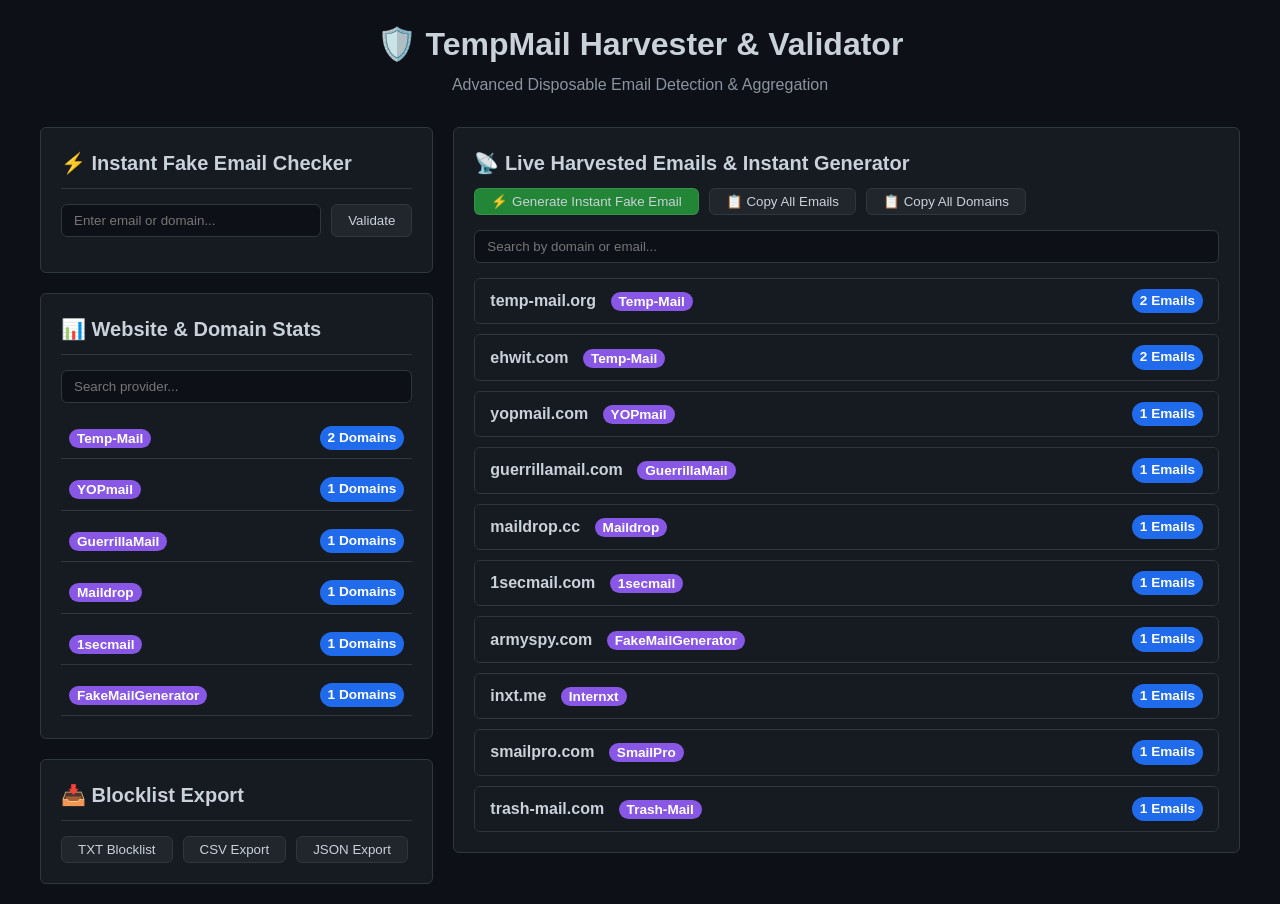
==== commit 3ab7897d: "Implement dynamic active domain detection and live website probe with PDF UI preservation" ====
--- a/dashboard/index.html
+++ b/dashboard/index.html
@@ -3,7 +3,7 @@
 <head>
     <meta charset="UTF-8">
     <meta name="viewport" content="width=device-width, initial-scale=1.0">
-    <title>TempMail Harvester Dashboard</title>
+    <title>TempMail Harvester & Validator</title>
     <link rel="stylesheet" href="style.css">
 </head>
 <body>
@@ -12,6 +12,7 @@
         <p>Advanced Disposable Email Detection & Aggregation</p>
     </header>
     <div class="container">
+        <!-- LEFT COLUMN -->
         <div class="col left-col">
             <!-- Checker -->
             <section class="card">
@@ -23,14 +24,14 @@
                 <div id="checker-result" class="result-box hidden"></div>
             </section>
 
-            <!-- Stats -->
+            <!-- Website & Domain Stats -->
             <section class="card">
                 <h2>📊 Website & Domain Stats</h2>
                 <input type="text" id="search-provider" class="search-input" placeholder="Search provider...">
                 <div id="stats-list" class="stats-list"></div>
             </section>
 
-            <!-- Export -->
+            <!-- Blocklist Export -->
             <section class="card">
                 <h2>📥 Blocklist Export</h2>
                 <div class="btn-group">
@@ -40,6 +41,8 @@
                 </div>
             </section>
         </div>
+
+        <!-- RIGHT COLUMN -->
         <div class="col right-col">
             <section class="card">
                 <div class="right-header">
@@ -52,7 +55,7 @@
                 </div>
                 <input type="text" id="search-emails" class="search-input" placeholder="Search by domain or email...">
                 <div id="accordion-container" class="accordion-container">
-                    <!-- Accordion Items Go Here -->
+                    <!-- Domain cards with emails injected via JS -->
                 </div>
             </section>
         </div>
--- a/dashboard/style.css
+++ b/dashboard/style.css
@@ -1,144 +1,268 @@
 :root {
     --bg-color: #0d1117;
     --card-bg: #161b22;
-    --border: #30363d;
-    --text: #c9d1d9;
-    --text-muted: #8b949e;
-    --primary: #58a6ff;
-    --primary-hover: #1f6feb;
-    --success: #3fb950;
-    --danger: #f85149;
-    --accent: #bc8cff;
-    --radius: 8px;
-}
-* { box-sizing: border-box; margin: 0; padding: 0; }
+    --border-color: #30363d;
+    --text-color: #c9d1d9;
+    --btn-bg: #21262d;
+    --btn-hover: #30363d;
+    --btn-primary-bg: #238636;
+    --btn-primary-hover: #2ea043;
+    --badge-count: #1f6beb;
+    --badge-provider: #8957e5;
+    
+    --danger-bg: #7d1a1a;
+    --danger-border: #f85149;
+    --success-bg: #1b4721;
+    --success-border: #3fb950;
+    
+    --font-family: -apple-system, BlinkMacSystemFont, "Segoe UI", Helvetica, Arial, sans-serif;
+}
+
+* {
+    box-sizing: border-box;
+    margin: 0;
+    padding: 0;
+}
+
 body {
-    font-family: -apple-system, BlinkMacSystemFont, "Segoe UI", Helvetica, Arial, sans-serif;
-    background-color: var(--bg-color);
-    color: var(--text);
+    background-color: var(--bg-color);
+    color: var(--text-color);
+    font-family: var(--font-family);
     line-height: 1.5;
     padding: 20px;
 }
-header { text-align: center; margin-bottom: 30px; }
-header h1 { font-size: 2rem; margin-bottom: 5px; display: flex; align-items: center; justify-content: center; gap: 10px; }
-header p { color: var(--text-muted); }
+
+header {
+    text-align: center;
+    margin-bottom: 30px;
+}
+
+header h1 {
+    font-size: 2rem;
+    margin-bottom: 5px;
+}
+
+header p {
+    color: #8b949e;
+}
+
 .container {
-    display: grid;
-    grid-template-columns: 1fr;
+    display: flex;
+    flex-wrap: wrap;
     gap: 20px;
     max-width: 1200px;
     margin: 0 auto;
 }
-@media (min-width: 768px) {
-    .container { grid-template-columns: 1fr 2fr; }
-}
+
+.col {
+    flex: 1;
+    min-width: 300px;
+    display: flex;
+    flex-direction: column;
+    gap: 20px;
+}
+
+.left-col {
+    flex: 1;
+}
+
+.right-col {
+    flex: 2;
+}
+
 .card {
     background-color: var(--card-bg);
-    border: 1px solid var(--border);
-    border-radius: var(--radius);
+    border: 1px solid var(--border-color);
+    border-radius: 6px;
     padding: 20px;
-    margin-bottom: 20px;
-}
-.card h2 { font-size: 1.2rem; margin-bottom: 15px; padding-bottom: 10px; border-bottom: 1px solid var(--border); }
-.input-group { display: flex; gap: 10px; margin-bottom: 15px; }
+}
+
+.card h2 {
+    font-size: 1.25rem;
+    margin-bottom: 15px;
+    border-bottom: 1px solid var(--border-color);
+    padding-bottom: 10px;
+}
+
+.input-group, .search-input {
+    margin-bottom: 15px;
+}
+
+.input-group {
+    display: flex;
+    gap: 10px;
+}
+
 input[type="text"] {
-    flex: 1;
-    background-color: var(--bg-color);
-    border: 1px solid var(--border);
-    color: var(--text);
-    padding: 10px;
-    border-radius: var(--radius);
-    outline: none;
-}
-input[type="text"]:focus { border-color: var(--primary); }
-.search-input { width: 100%; margin-bottom: 15px; }
+    width: 100%;
+    padding: 8px 12px;
+    background-color: var(--bg-color);
+    border: 1px solid var(--border-color);
+    border-radius: 6px;
+    color: var(--text-color);
+}
+
 button {
-    background-color: var(--border);
-    color: var(--text);
-    border: 1px solid rgba(240,246,252,0.1);
-    padding: 8px 16px;
-    border-radius: var(--radius);
+    padding: 5px 16px;
+    background-color: var(--btn-bg);
+    border: 1px solid var(--border-color);
+    border-radius: 6px;
+    color: var(--text-color);
     cursor: pointer;
-    font-weight: 600;
-    transition: 0.2s;
-}
-button:hover { background-color: #8b949e; color: #fff; }
-button.btn-primary, #btn-generate {
-    background-color: #238636;
-    color: #ffffff;
-    border-color: rgba(240,246,252,0.1);
-}
-button.btn-primary:hover, #btn-generate:hover { background-color: #2ea043; }
-.btn-group { display: flex; flex-direction: column; gap: 10px; }
-.result-box { padding: 15px; border-radius: var(--radius); margin-top: 15px; font-size: 0.95rem; }
-.result-box.hidden { display: none; }
-.result-box.danger { background-color: rgba(248,81,73,0.1); border: 1px solid var(--danger); color: #ff7b72; }
-.result-box.success { background-color: rgba(63,185,80,0.1); border: 1px solid var(--success); color: #56d364; }
-
-/* Right column */
-.right-header { display: flex; justify-content: space-between; align-items: center; flex-wrap: wrap; gap: 15px; border-bottom: 1px solid var(--border); padding-bottom: 15px; margin-bottom: 15px; }
-.right-header h2 { border: none; margin: 0; padding: 0; }
-.action-bar { display: flex; gap: 10px; flex-wrap: wrap; }
-
-/* Accordion */
-.accordion-container { max-height: 600px; overflow-y: auto; padding-right: 5px; }
-.domain-card {
-    background-color: var(--bg-color);
-    border: 1px solid var(--border);
-    border-radius: var(--radius);
-    margin-bottom: 10px;
+    font-weight: 500;
+    transition: background-color 0.2s;
+}
+
+button:hover {
+    background-color: var(--btn-hover);
+}
+
+.btn-primary {
+    background-color: var(--btn-primary-bg);
+    border-color: rgba(240, 246, 252, 0.1);
+}
+
+.btn-primary:hover {
+    background-color: var(--btn-primary-hover);
+}
+
+.result-box {
+    padding: 15px;
+    border-radius: 6px;
+    margin-top: 15px;
+    border-width: 1px;
+    border-style: solid;
+}
+
+.result-box.hidden {
+    display: none;
+}
+
+.result-box.danger {
+    background-color: var(--danger-bg);
+    border-color: var(--danger-border);
+}
+
+.result-box.success {
+    background-color: var(--success-bg);
+    border-color: var(--success-border);
+}
+
+.stats-list {
+    display: flex;
+    flex-direction: column;
+    gap: 10px;
+    max-height: 300px;
+    overflow-y: auto;
+}
+
+.stat-item {
+    display: flex;
+    justify-content: space-between;
+    padding: 8px;
+    border-bottom: 1px solid var(--border-color);
+}
+
+.badge {
+    padding: 2px 8px;
+    border-radius: 20px;
+    font-size: 0.85em;
+    font-weight: bold;
+}
+
+.badge-count {
+    background-color: var(--badge-count);
+    color: white;
+}
+
+.badge-provider {
+    background-color: var(--badge-provider);
+    color: white;
+}
+
+.btn-group {
+    display: flex;
+    gap: 10px;
+    flex-wrap: wrap;
+}
+
+.right-header {
+    display: flex;
+    justify-content: space-between;
+    align-items: flex-start;
+    flex-wrap: wrap;
+    margin-bottom: 15px;
+}
+
+.right-header h2 {
+    border-bottom: none;
+    margin-bottom: 0;
+}
+
+.action-bar {
+    display: flex;
+    gap: 10px;
+    flex-wrap: wrap;
+}
+
+.accordion-container {
+    display: flex;
+    flex-direction: column;
+    gap: 10px;
+    max-height: 600px;
+    overflow-y: auto;
+}
+
+details {
+    background-color: var(--bg-color);
+    border: 1px solid var(--border-color);
+    border-radius: 6px;
     overflow: hidden;
 }
-.domain-card summary {
-    padding: 12px 15px;
+
+summary {
+    padding: 10px 15px;
     cursor: pointer;
-    list-style: none;
+    font-weight: bold;
     display: flex;
     justify-content: space-between;
     align-items: center;
+    list-style: none;
     background-color: var(--card-bg);
 }
-.domain-card summary::-webkit-details-marker { display: none; }
-.domain-card summary:hover { background-color: #1f242c; }
-.summary-content { display: flex; justify-content: space-between; width: 100%; align-items: center; }
-.domain-name { font-weight: 600; color: var(--primary); }
-.badges { display: flex; gap: 10px; }
-.badge { padding: 2px 8px; border-radius: 12px; font-size: 0.75rem; font-weight: 600; }
-.badge.count { background-color: rgba(88,166,255,0.1); color: var(--primary); border: 1px solid var(--primary); }
-.badge.provider { background-color: rgba(188,140,255,0.1); color: var(--accent); border: 1px solid var(--accent); }
-
-.email-list { list-style: none; padding: 0; margin: 0; }
-.email-list li {
+
+summary::-webkit-details-marker {
+    display: none;
+}
+
+.domain-emails {
     padding: 10px 15px;
-    border-top: 1px solid var(--border);
-    display: flex;
-    justify-content: space-between;
-    align-items: center;
-    transition: background-color 0.2s;
-}
-.email-list li:hover { background-color: rgba(255,255,255,0.02); }
-.btn-copy-small { padding: 4px 10px; font-size: 0.8rem; }
-
-/* Stats List */
-.stats-list { max-height: 250px; overflow-y: auto; }
-.stat-item { display: flex; justify-content: space-between; padding: 8px 0; border-bottom: 1px solid var(--border); font-size: 0.9rem; }
-.stat-item:last-child { border-bottom: none; }
-
-/* Scrollbar */
-::-webkit-scrollbar { width: 8px; }
-::-webkit-scrollbar-track { background: var(--bg-color); }
-::-webkit-scrollbar-thumb { background: var(--border); border-radius: 4px; }
-::-webkit-scrollbar-thumb:hover { background: var(--text-muted); }
-
-/* Toast */
+    background-color: var(--bg-color);
+    border-top: 1px solid var(--border-color);
+}
+
+.domain-emails div {
+    padding: 5px 0;
+    border-bottom: 1px dashed var(--border-color);
+}
+
+.domain-emails div:last-child {
+    border-bottom: none;
+}
+
 .toast {
-    position: fixed; bottom: 20px; right: 20px;
-    background-color: var(--success); color: #fff;
-    padding: 12px 20px; border-radius: var(--radius);
-    box-shadow: 0 4px 12px rgba(0,0,0,0.5);
-    transform: translateY(100px); opacity: 0;
-    transition: all 0.3s cubic-bezier(0.68, -0.55, 0.265, 1.55);
-    z-index: 1000;
-    font-weight: bold;
-}
-.toast.show { transform: translateY(0); opacity: 1; }
+    position: fixed;
+    bottom: 20px;
+    right: 20px;
+    padding: 10px 20px;
+    background-color: var(--btn-primary-bg);
+    color: white;
+    border-radius: 6px;
+    opacity: 0;
+    transition: opacity 0.3s;
+    pointer-events: none;
+}
+
+.toast.show {
+    opacity: 1;
+}
